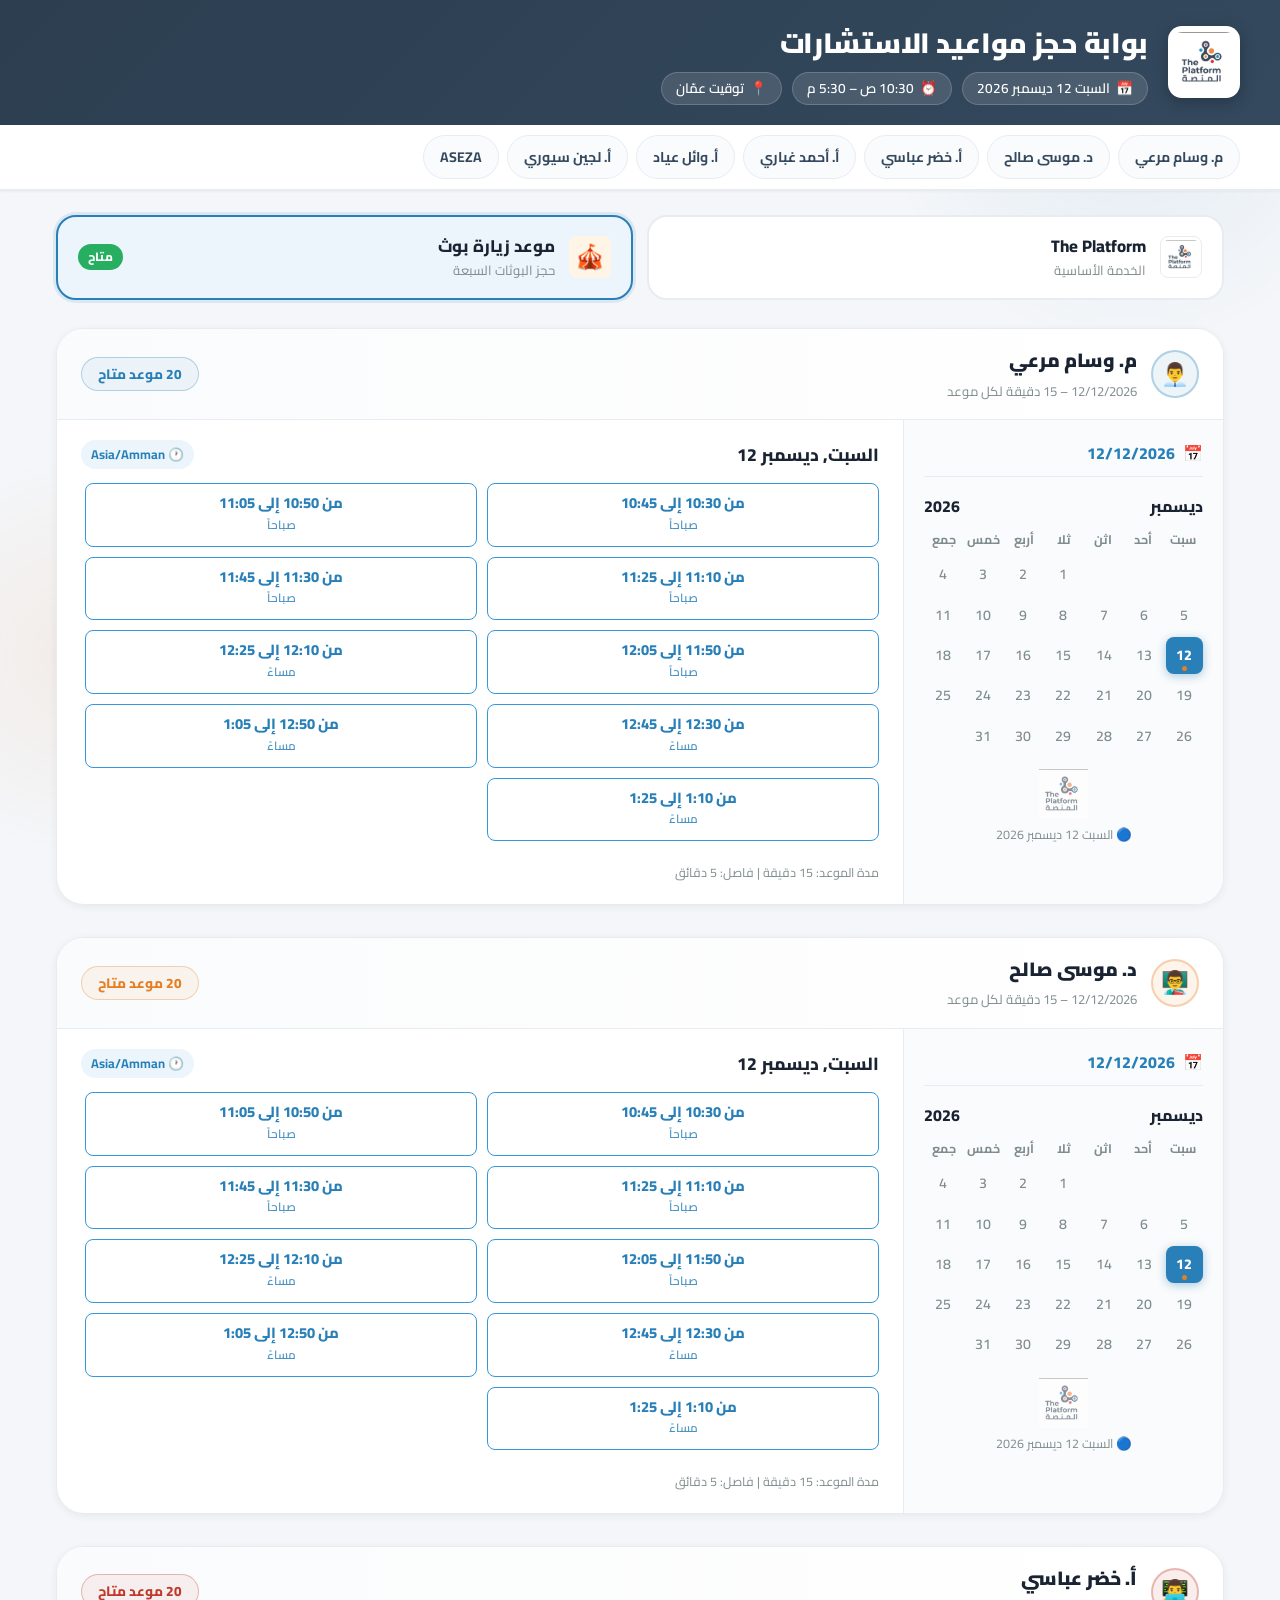
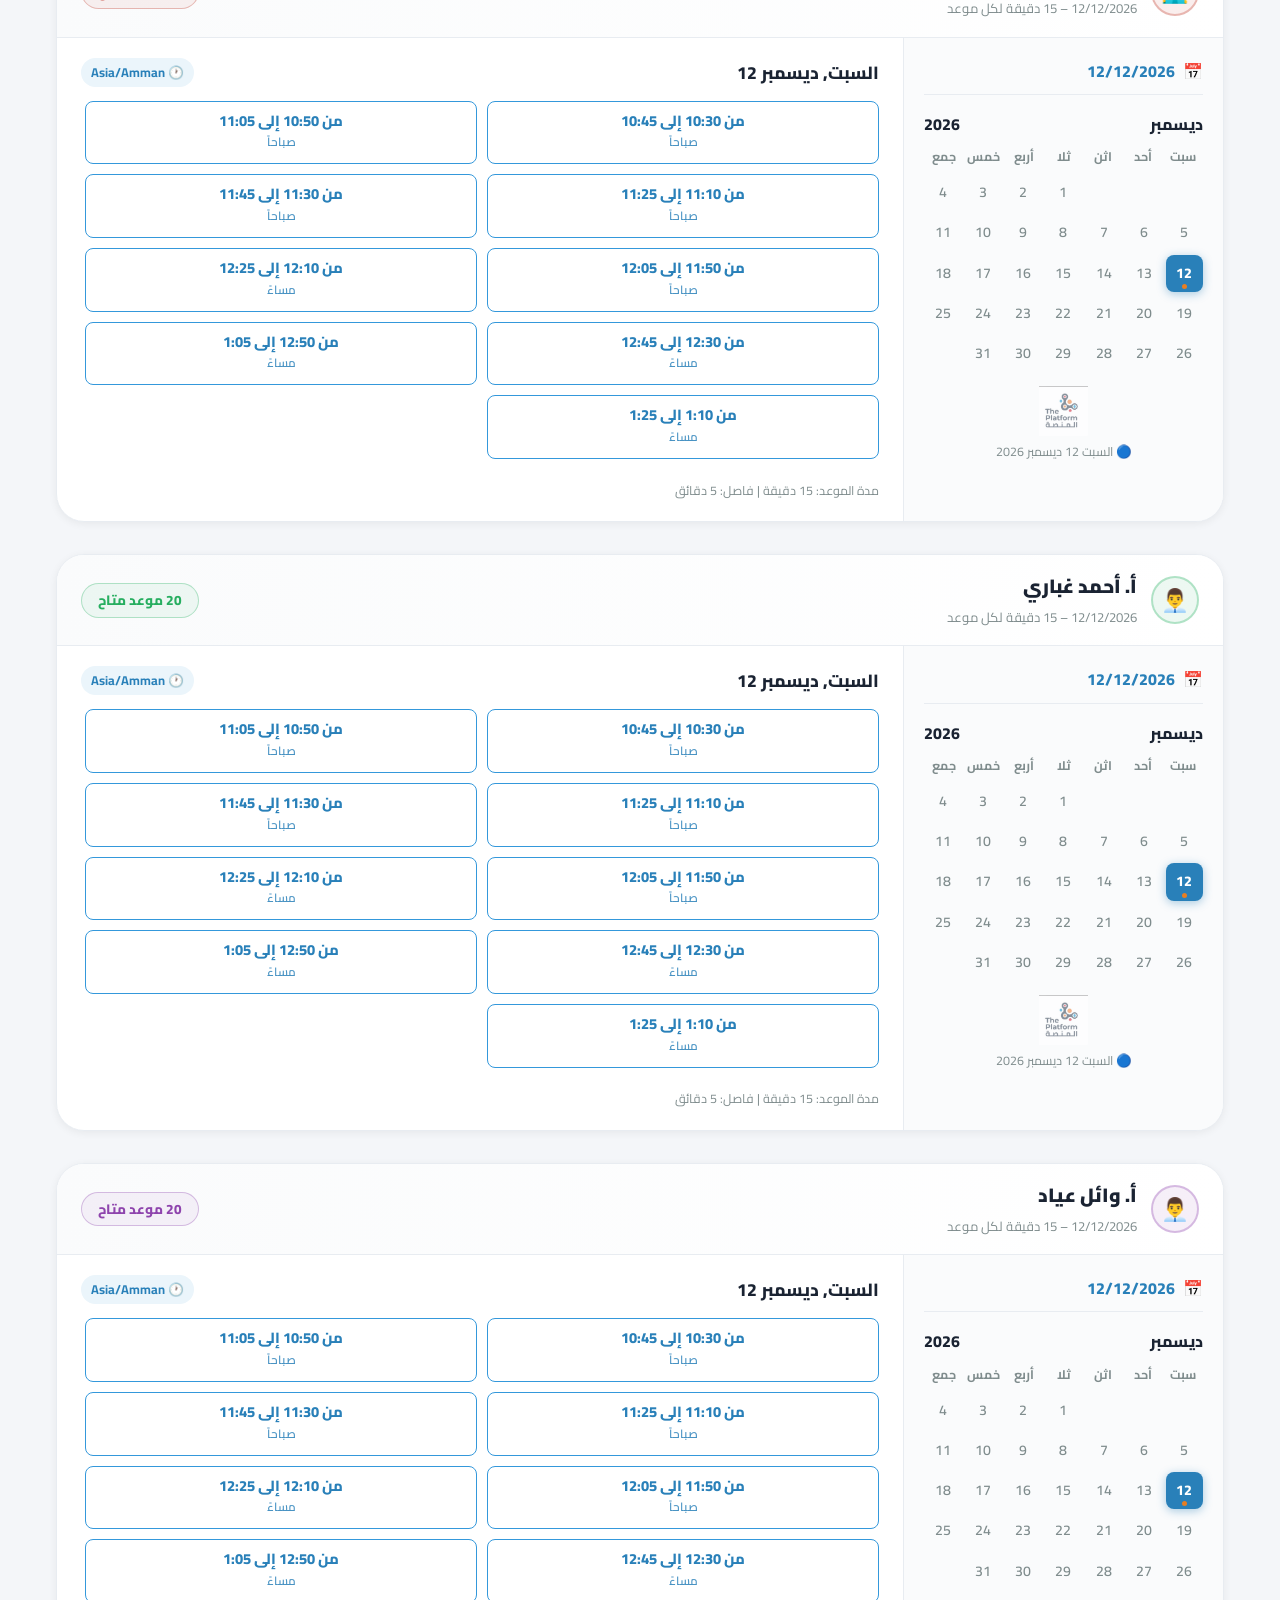
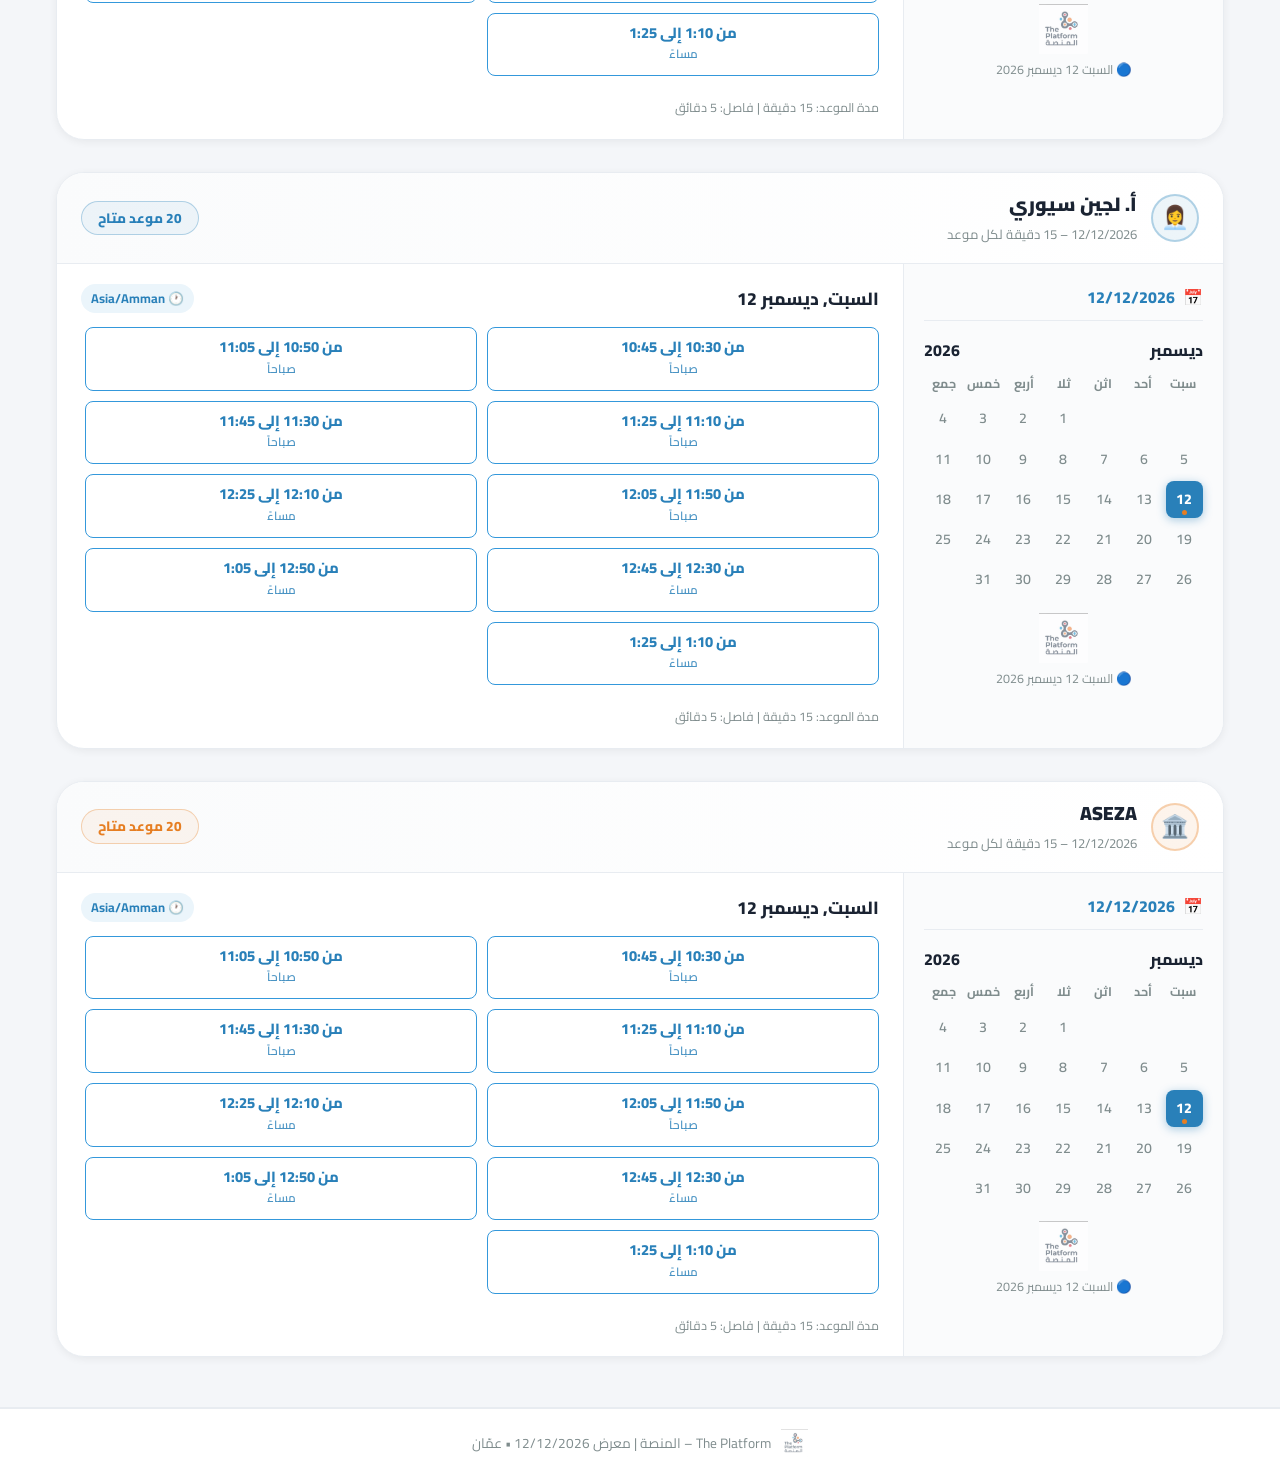
==== index.html @ f8e5735a "Add files via upload" ====
<!DOCTYPE html>
<html lang="ar" dir="rtl">
<head>
  <meta charset="UTF-8">
  <meta name="viewport" content="width=device-width, initial-scale=1.0, maximum-scale=5.0, user-scalable=yes, viewport-fit=cover">
  <title>المنصة | بوابة حجز مواعيد الاستشارات 2026</title>
  <link rel="preconnect" href="https://fonts.googleapis.com">
  <link rel="preconnect" href="https://fonts.gstatic.com" crossorigin>
  <link href="https://fonts.googleapis.com/css2?family=Cairo:wght@400;500;600;700;800;900&family=Tajawal:wght@400;500;700;800;900&display=swap" rel="stylesheet">
  <link rel="stylesheet" href="style.css">
</head>
<body>
  <!-- Decorative Brand Shapes -->
  <div class="brand-shape shape-1"></div>
  <div class="brand-shape shape-2"></div>
  <div class="brand-shape shape-3"></div>

  <!-- Header with Logo -->
  <header class="tp-header">
    <div class="header-inner">
      <div class="header-brand">
        <img src="logo.jpg" alt="The Platform - المنصة" class="header-logo">
        <div class="header-text">
          <h1 class="main-title"><span id="gateTrigger">بوابة</span> حجز مواعيد الاستشارات</h1>
          <div class="header-meta">
            <span class="meta-chip"><span class="mc-icon">📅</span> السبت 12 ديسمبر 2026</span>
            <span class="meta-chip"><span class="mc-icon">⏰</span> 10:30 ص – 5:30 م</span>
            <span class="meta-chip"><span class="mc-icon">📍</span> توقيت عمّان</span>
          </div>
        </div>
      </div>
    </div>
  </header>

  <!-- Sticky Booth Quick-Jump Tabs -->
  <div class="sticky-nav">
    <div class="tabs-scroll" id="boothQuickTabs"></div>
  </div>

  <main class="main-content">
    <!-- Public Booking View -->
    <section id="publicView" class="view-panel">

      <!-- Service Selector -->
      <div class="service-bar">
        <div class="service-chip" id="chipThePlatform" onclick="selectService('the-platform')">
          <div class="chip-left">
            <img src="logo.jpg" alt="" class="chip-logo">
            <div>
              <span class="chip-name">The Platform</span>
              <span class="chip-desc">الخدمة الأساسية</span>
            </div>
          </div>
        </div>
        <div class="service-chip active" id="chipBooth" onclick="selectService('booth')">
          <div class="chip-left">
            <div class="chip-icon-wrap">🎪</div>
            <div>
              <span class="chip-name">موعد زيارة بوث</span>
              <span class="chip-desc">حجز البوثات السبعة</span>
            </div>
          </div>
          <span class="chip-active-dot">متاح</span>
        </div>
      </div>

      <!-- The Platform info -->
      <div id="thePlatformView" class="platform-info-card hidden">
        <img src="logo.jpg" alt="" class="platform-info-logo">
        <h3>خدمة The Platform – المنصة</h3>
        <p>هذه الخدمة محفوظة بكامل إعداداتها ولم يتم حذفها أو تعديلها. مخصصة لفعاليات المعرض العامة.</p>
        <button class="tp-btn tp-btn-primary" onclick="selectService('booth')">الانتقال لحجز البوثات ➜</button>
      </div>

      <!-- Desktop Booths Calendars View -->
      <div id="desktopBoothsSection" class="desktop-only-view booths-list"></div>

      <!-- Dedicated Mobile Experience View (Different Native App Layout) -->
      <div id="mobileBoothsSection" class="mobile-only-view"></div>

    </section>

    <!-- Admin View -->
    <section id="adminView" class="view-panel hidden">
      <div class="admin-panel">
        <div class="admin-top">
          <div class="admin-top-info">
            <img src="logo.jpg" alt="" class="admin-logo">
            <div>
              <h2>لوحة الإدارة والتحكم</h2>
              <p>بيانات الزوار كاملة وأرقام الهواتف والحجوزات المسجلة</p>
            </div>
          </div>
          <div class="admin-actions">
            <button class="tp-btn tp-btn-sql" onclick="exportDataToSQL()">💾 حفظ كـ SQL (.sql)</button>
            <button class="tp-btn tp-btn-outline" onclick="exportDataToCSV()">📥 تصدير Excel (CSV)</button>
            <button class="tp-btn tp-btn-danger" onclick="confirmResetAll()">⚠️ تفريغ الكل</button>
            <button class="tp-btn tp-btn-primary" onclick="closeAdminView()">خروج</button>
          </div>
        </div>

        <div class="admin-filters">
          <div class="filter-g">
            <label>البوث:</label>
            <select id="adminBoothFilter" onchange="renderAdminTable()">
              <option value="all">جميع البوثات</option>
            </select>
          </div>
          <div class="filter-g">
            <label>بحث:</label>
            <input type="text" id="adminSearchInput" oninput="renderAdminTable()" placeholder="اسم أو رقم...">
          </div>
          <div class="admin-count" id="adminBookingsCount">0 حجز</div>
        </div>

        <div class="table-wrap">
          <table class="tp-table">
            <thead>
              <tr>
                <th>#</th>
                <th>البوث</th>
                <th>الموعد (من وقت إلى وقت)</th>
                <th>اسم الزائر</th>
                <th>الهاتف</th>
                <th>توقيت التسجيل الفعلي</th>
                <th>إجراء</th>
              </tr>
            </thead>
            <tbody id="adminTableBody"></tbody>
          </table>
        </div>
      </div>
    </section>
  </main>

  <!-- Booking Modal -->
  <div id="bookingModal" class="modal-overlay hidden">
    <div class="modal-box">
      <div class="modal-head">
        <div>
          <span class="modal-badge">تأكيد الموعد</span>
          <h3 id="modalBoothTitle">حجز موعد جديد</h3>
        </div>
        <button class="modal-x" onclick="closeBookingModal()">&times;</button>
      </div>
      <div class="modal-body">
        <div class="booking-summary">
          <div class="bs-row"><span>البوث:</span><strong class="text-brand" id="summaryBoothName">-</strong></div>
          <div class="bs-row"><span>التوقيت:</span><strong class="text-orange" id="summarySlotTime">-</strong></div>
          <div class="bs-row"><span>التاريخ والمدة:</span><strong>السبت 12/12/2026 (15 دقيقة)</strong></div>
        </div>

        <form id="bookingForm" onsubmit="submitBooking(event)">
          <div class="field">
            <label for="inputVisitorName">الاسم الكامل <span class="req">*</span></label>
            <div class="input-box">
              <span class="in-icon">👤</span>
              <input type="text" id="inputVisitorName" required placeholder="أدخل اسمك الكامل" autocomplete="name">
            </div>
          </div>
          <div class="field">
            <label for="inputVisitorPhone">رقم الهاتف <span class="req">*</span></label>
            <div class="input-box">
              <span class="in-icon">📱</span>
              <input type="tel" id="inputVisitorPhone" required placeholder="مثال: 0791234567" autocomplete="tel">
            </div>
            <span class="field-hint">لا يُسمح بحجز موعد آخر في نفس التوقيت عند بوث مختلف</span>
          </div>
          <div class="privacy-pill">🔒 بياناتك محفوظة ولا تظهر للزوار الآخرين — تظهر للإدارة فقط.</div>
          <div class="modal-btns">
            <button type="submit" class="tp-btn tp-btn-primary full-w">تأكيد الحجز ➜</button>
            <button type="button" class="tp-btn tp-btn-ghost" onclick="closeBookingModal()">إلغاء</button>
          </div>
        </form>
      </div>
    </div>
  </div>

  <!-- Success Modal -->
  <div id="successModal" class="modal-overlay hidden">
    <div class="modal-box success-box">
      <div class="success-check">✓</div>
      <h3>تم الحجز بنجاح!</h3>
      <p class="success-sub" id="successDesc"></p>
      <div class="ticket" id="successTicket"></div>
      <button class="tp-btn tp-btn-primary full-w" onclick="closeSuccessModal()">تم، شكراً لك</button>
    </div>
  </div>

  <!-- Admin Login Modal -->
  <div id="adminLoginModal" class="modal-overlay hidden">
    <div class="modal-box admin-auth-box">
      <div class="modal-head">
        <h3>دخول الإدارة</h3>
        <button class="modal-x" onclick="closeAdminLoginModal()">&times;</button>
      </div>
      <div class="modal-body">
        <form onsubmit="handleAdminAuth(event)">
          <div class="field">
            <label>كلمة المرور:</label>
            <input type="password" id="adminPasswordInput" required placeholder="أدخل كلمة المرور" autofocus>
          </div>
          <div class="modal-btns">
            <button type="submit" class="tp-btn tp-btn-primary">دخول</button>
            <button type="button" class="tp-btn tp-btn-ghost" onclick="closeAdminLoginModal()">إلغاء</button>
          </div>
        </form>
      </div>
    </div>
  </div>

  <!-- Footer -->
  <footer class="tp-footer">
    <div class="footer-inner">
      <div class="footer-bottom">
        <img src="logo.jpg" alt="" class="footer-logo">
        <span>The Platform – المنصة | معرض 12/12/2026 • عمّان</span>
      </div>
    </div>
  </footer>

  <script src="script.js"></script>
</body>
</html>
---- style.css ----
/*
 * The Platform – المنصة | Brand Identity CSS
 * Brand Colors extracted from Logo:
 *   Charcoal: #2c3e50 / #34495e
 *   Blue:     #2980b9 / #3498db
 *   Orange:   #e67e22 / #f39c12
 *   Red:      #c0392b / #e74c3c
 *   White BG: #ffffff
 */

:root {
  /* Brand Palette */
  --brand-charcoal: #2c3e50;
  --brand-charcoal-light: #34495e;
  --brand-blue: #2980b9;
  --brand-blue-light: #3498db;
  --brand-blue-pale: #ebf5fb;
  --brand-orange: #e67e22;
  --brand-orange-light: #f39c12;
  --brand-orange-pale: #fef5e7;
  --brand-red: #c0392b;
  --brand-red-light: #e74c3c;

  /* UI System */
  --bg-page: #f4f6f9;
  --bg-card: #ffffff;
  --bg-elevated: #fafbfc;
  --text-dark: #1a2332;
  --text-body: #34495e;
  --text-muted: #7f8c8d;
  --text-light: #bdc3c7;
  --border: #e8ecf1;
  --border-hover: #d1d9e0;
  --success: #27ae60;
  --success-bg: #eafaf1;

  --radius-sm: 8px;
  --radius-md: 14px;
  --radius-lg: 20px;
  --radius-xl: 28px;
  --radius-full: 100px;

  --shadow-xs: 0 1px 2px rgba(0,0,0,0.04);
  --shadow-sm: 0 2px 8px rgba(0,0,0,0.06);
  --shadow-md: 0 4px 20px rgba(0,0,0,0.08);
  --shadow-lg: 0 8px 32px rgba(0,0,0,0.12);

  --font: 'Cairo', 'Tajawal', system-ui, -apple-system, sans-serif;
}

* { box-sizing: border-box; margin: 0; padding: 0; }

body {
  font-family: var(--font);
  background: var(--bg-page);
  color: var(--text-body);
  direction: rtl;
  text-align: right;
  line-height: 1.65;
  min-height: 100vh;
  overflow-x: hidden;
  position: relative;
}

/* Decorative Brand Blobs */
.brand-shape {
  position: fixed;
  border-radius: 50%;
  pointer-events: none;
  z-index: 0;
  opacity: 0.08;
}
.shape-1 {
  width: 500px; height: 500px;
  background: radial-gradient(circle, var(--brand-blue) 0%, transparent 70%);
  top: -150px; right: -100px;
}
.shape-2 {
  width: 400px; height: 400px;
  background: radial-gradient(circle, var(--brand-orange) 0%, transparent 70%);
  bottom: 5%; left: -120px;
}
.shape-3 {
  width: 300px; height: 300px;
  background: radial-gradient(circle, var(--brand-red) 0%, transparent 70%);
  top: 50%; right: 60%;
}

/* ========================================
   HEADER with Logo
   ======================================== */
.tp-header {
  position: relative;
  z-index: 10;
  background: linear-gradient(135deg, var(--brand-charcoal) 0%, var(--brand-charcoal-light) 100%);
  color: #fff;
  padding: 20px;
  box-shadow: var(--shadow-md);
}

.header-inner {
  max-width: 1200px;
  margin: 0 auto;
}

.header-brand {
  display: flex;
  align-items: center;
  gap: 20px;
  flex-wrap: wrap;
}

.header-logo {
  width: 72px;
  height: 72px;
  border-radius: var(--radius-md);
  object-fit: contain;
  background: #fff;
  padding: 6px;
  box-shadow: 0 4px 16px rgba(0,0,0,0.25);
}

.header-text {
  flex: 1;
}

.main-title {
  font-size: 1.75rem;
  font-weight: 900;
  letter-spacing: -0.3px;
  color: #fff;
  margin-bottom: 6px;
}

#gateTrigger {
  color: inherit;
  cursor: text;
  user-select: text;
  -webkit-user-select: text;
}

.header-meta {
  display: flex;
  gap: 10px;
  flex-wrap: wrap;
}

.meta-chip {
  background: rgba(255,255,255,0.12);
  border: 1px solid rgba(255,255,255,0.18);
  padding: 4px 14px;
  border-radius: var(--radius-full);
  font-size: 0.85rem;
  font-weight: 600;
  display: inline-flex;
  align-items: center;
  gap: 6px;
}

/* ========================================
   STICKY BOOTH TABS
   ======================================== */
.sticky-nav {
  position: sticky;
  top: 0;
  z-index: 50;
  background: #fff;
  border-bottom: 2px solid var(--border);
  padding: 10px 16px;
  box-shadow: var(--shadow-xs);
}

.tabs-scroll {
  display: flex;
  gap: 8px;
  overflow-x: auto;
  scrollbar-width: none;
  -webkit-overflow-scrolling: touch;
  max-width: 1200px;
  margin: 0 auto;
}
.tabs-scroll::-webkit-scrollbar { display: none; }

.tab-pill {
  white-space: nowrap;
  background: var(--bg-elevated);
  border: 1.5px solid var(--border);
  color: var(--text-body);
  padding: 8px 16px;
  border-radius: var(--radius-full);
  font-family: inherit;
  font-size: 0.88rem;
  font-weight: 700;
  cursor: pointer;
  transition: all 0.2s;
  user-select: none;
}

.tab-pill:hover, .tab-pill.active {
  background: var(--brand-blue-pale);
  border-color: var(--brand-blue);
  color: var(--brand-blue);
}

/* ========================================
   MAIN CONTENT
   ======================================== */
.main-content {
  position: relative;
  z-index: 10;
  max-width: 1200px;
  margin: 24px auto 40px;
  padding: 0 16px;
}

/* Service Selector Bar */
.service-bar {
  display: grid;
  grid-template-columns: 1fr 1fr;
  gap: 14px;
  margin-bottom: 28px;
}

.service-chip {
  background: #fff;
  border: 2px solid var(--border);
  border-radius: var(--radius-lg);
  padding: 16px 20px;
  cursor: pointer;
  transition: all 0.2s;
  display: flex;
  align-items: center;
  justify-content: space-between;
}

.service-chip:hover {
  border-color: var(--brand-blue-light);
  box-shadow: var(--shadow-sm);
  transform: translateY(-2px);
}

.service-chip.active {
  border-color: var(--brand-blue);
  background: var(--brand-blue-pale);
  box-shadow: 0 0 0 3px rgba(41, 128, 185, 0.12);
}

.chip-left {
  display: flex;
  align-items: center;
  gap: 14px;
}

.chip-logo {
  width: 42px;
  height: 42px;
  border-radius: var(--radius-sm);
  object-fit: contain;
  background: #fff;
  padding: 3px;
  border: 1px solid var(--border);
}

.chip-icon-wrap {
  width: 42px;
  height: 42px;
  border-radius: var(--radius-sm);
  background: var(--brand-orange-pale);
  display: flex;
  align-items: center;
  justify-content: center;
  font-size: 1.5rem;
}

.chip-name {
  display: block;
  font-weight: 800;
  font-size: 1.05rem;
  color: var(--text-dark);
}

.chip-desc {
  display: block;
  font-size: 0.82rem;
  color: var(--text-muted);
}

.chip-active-dot {
  background: var(--success);
  color: #fff;
  font-size: 0.75rem;
  font-weight: 800;
  padding: 3px 10px;
  border-radius: var(--radius-full);
}

/* Platform Info Card */
.platform-info-card {
  background: #fff;
  border: 2px solid var(--border);
  border-radius: var(--radius-lg);
  padding: 36px 24px;
  text-align: center;
  margin-bottom: 28px;
}
.platform-info-logo {
  width: 100px;
  height: 100px;
  object-fit: contain;
  margin-bottom: 16px;
}
.platform-info-card h3 {
  font-size: 1.4rem;
  color: var(--text-dark);
  margin-bottom: 8px;
}
.platform-info-card p {
  color: var(--text-muted);
  max-width: 500px;
  margin: 0 auto 20px;
}

/* ========================================
   BOOTHS LIST + INLINE CALENDARS
   ======================================== */
.booths-list {
  display: flex;
  flex-direction: column;
  gap: 32px;
}

.booth-card {
  background: #fff;
  border: 1.5px solid var(--border);
  border-radius: var(--radius-xl);
  overflow: hidden;
  box-shadow: var(--shadow-sm);
  transition: all 0.25s;
}

.booth-card:hover {
  border-color: var(--brand-blue-light);
  box-shadow: var(--shadow-md);
}

/* Booth Header Banner */
.booth-banner {
  padding: 16px 24px;
  background: linear-gradient(90deg, var(--bg-elevated) 0%, #fff 100%);
  border-bottom: 1.5px solid var(--border);
  display: flex;
  align-items: center;
  justify-content: space-between;
  flex-wrap: wrap;
  gap: 12px;
}

.booth-id-row {
  display: flex;
  align-items: center;
  gap: 14px;
}

.booth-avatar {
  width: 48px;
  height: 48px;
  border-radius: 50%;
  display: flex;
  align-items: center;
  justify-content: center;
  font-size: 1.4rem;
  border: 2px solid;
}

.booth-name-col h2 {
  font-size: 1.2rem;
  font-weight: 900;
  color: var(--text-dark);
}

.booth-sub {
  font-size: 0.82rem;
  color: var(--text-muted);
}

.booth-avail-pill {
  font-size: 0.85rem;
  font-weight: 800;
  padding: 5px 16px;
  border-radius: var(--radius-full);
  border: 1.5px solid;
}

/* Widget Layout: Calendar + Slots */
.booth-widget {
  display: grid;
  grid-template-columns: 320px 1fr;
  min-height: 420px;
}

/* Calendar Side */
.cal-side {
  border-left: 1.5px solid var(--border);
  padding: 20px;
  background: var(--bg-elevated);
}

.cal-top {
  display: flex;
  align-items: center;
  justify-content: space-between;
  margin-bottom: 16px;
  padding-bottom: 10px;
  border-bottom: 1px solid var(--border);
}

.cal-date-badge {
  font-weight: 800;
  font-size: 1rem;
  color: var(--brand-blue);
  display: flex;
  align-items: center;
  gap: 8px;
}

.cal-month-row {
  display: flex;
  justify-content: space-between;
  margin-bottom: 10px;
  font-weight: 800;
  color: var(--text-dark);
}

.cal-weekdays {
  display: grid;
  grid-template-columns: repeat(7, 1fr);
  text-align: center;
  font-size: 0.78rem;
  font-weight: 700;
  color: var(--text-muted);
  margin-bottom: 6px;
}

.cal-grid {
  display: grid;
  grid-template-columns: repeat(7, 1fr);
  gap: 3px;
  text-align: center;
}

.cal-cell {
  aspect-ratio: 1;
  display: flex;
  align-items: center;
  justify-content: center;
  font-size: 0.88rem;
  font-weight: 600;
  border-radius: var(--radius-sm);
  color: var(--text-muted);
}

.cal-cell.empty { opacity: 0; }

.cal-cell.today {
  background: var(--brand-blue);
  color: #fff;
  font-weight: 800;
  box-shadow: 0 2px 10px rgba(41, 128, 185, 0.4);
  position: relative;
}

.cal-cell.today::after {
  content: '';
  position: absolute;
  bottom: 3px;
  width: 5px;
  height: 5px;
  background: var(--brand-orange);
  border-radius: 50%;
}

.cal-footnote {
  margin-top: auto;
  padding-top: 14px;
  font-size: 0.78rem;
  color: var(--text-muted);
  text-align: center;
  display: flex;
  flex-direction: column;
  align-items: center;
  gap: 6px;
}

.cal-footnote img {
  width: 50px;
  height: 50px;
  object-fit: contain;
  opacity: 0.6;
}

/* Slots Side */
.slots-side {
  padding: 20px 24px;
  display: flex;
  flex-direction: column;
}

.slots-top-row {
  display: flex;
  align-items: center;
  justify-content: space-between;
  margin-bottom: 14px;
}

.slots-day-title {
  font-size: 1.1rem;
  font-weight: 800;
  color: var(--text-dark);
}

.tz-pill {
  font-size: 0.8rem;
  color: var(--brand-blue);
  background: var(--brand-blue-pale);
  padding: 4px 10px;
  border-radius: var(--radius-full);
  font-weight: 700;
}

.slots-scroll {
  flex: 1;
  max-height: 370px;
  overflow-y: auto;
  padding-left: 4px;
  scrollbar-width: thin;
  scrollbar-color: var(--brand-blue-light) transparent;
}
.slots-scroll::-webkit-scrollbar { width: 4px; }
.slots-scroll::-webkit-scrollbar-thumb { background: var(--brand-blue-light); border-radius: 4px; }

.slots-grid {
  display: grid;
  grid-template-columns: 1fr 1fr;
  gap: 10px;
}

/* Slot Button — Brand Style */
.slot-btn {
  background: #fff;
  border: 1.5px solid var(--brand-blue-light);
  color: var(--brand-blue);
  border-radius: var(--radius-sm);
  padding: 10px 8px;
  font-family: inherit;
  font-size: 0.92rem;
  font-weight: 700;
  cursor: pointer;
  display: flex;
  flex-direction: column;
  align-items: center;
  justify-content: center;
  gap: 2px;
  transition: all 0.18s;
  min-height: 52px;
  user-select: none;
  text-align: center;
}

.slot-btn:hover {
  background: var(--brand-blue-pale);
  border-color: var(--brand-blue);
  transform: translateY(-2px);
  box-shadow: 0 4px 14px rgba(41, 128, 185, 0.18);
  color: var(--brand-charcoal);
}

.slot-from-to {
  font-size: 0.92rem;
  font-weight: 800;
  line-height: 1.2;
}

.slot-tag-sub {
  font-size: 0.74rem;
  font-weight: 600;
  color: var(--brand-blue);
  opacity: 0.85;
}

.slot-btn.booked {
  background: #f8f9fa;
  border-color: #e8ecf1;
  color: var(--text-light);
  cursor: not-allowed;
  text-decoration: line-through;
}
.slot-btn.booked .slot-tag-sub {
  color: var(--text-light);
}
.slot-btn.booked:hover {
  transform: none;
  box-shadow: none;
}

/* Break Banner */
.break-banner {
  grid-column: 1 / -1;
  background: var(--brand-orange-pale);
  border: 1.5px dashed var(--brand-orange);
  border-radius: var(--radius-sm);
  color: var(--brand-orange);
  padding: 12px 16px;
  font-size: 0.92rem;
  font-weight: 800;
  display: flex;
  align-items: center;
  justify-content: center;
  gap: 8px;
  margin: 4px 0;
  cursor: default;
}

.slots-tz-footer {
  margin-top: 10px;
  font-size: 0.78rem;
  color: var(--text-muted);
}

/* ========================================
   MODALS
   ======================================== */
.modal-overlay {
  position: fixed;
  inset: 0;
  background: rgba(44, 62, 80, 0.55);
  backdrop-filter: blur(8px);
  z-index: 1000;
  display: flex;
  align-items: center;
  justify-content: center;
  padding: 16px;
  animation: fadeIn 0.2s;
}

@keyframes fadeIn { from { opacity: 0; } to { opacity: 1; } }

.modal-box {
  background: #fff;
  border-radius: var(--radius-xl);
  width: 100%;
  max-width: 480px;
  box-shadow: var(--shadow-lg);
  overflow: hidden;
  animation: slideUp 0.25s cubic-bezier(0.16, 1, 0.3, 1);
}

@keyframes slideUp {
  from { transform: translateY(16px) scale(0.97); opacity: 0; }
  to { transform: translateY(0) scale(1); opacity: 1; }
}

.modal-head {
  padding: 18px 24px;
  background: var(--bg-elevated);
  border-bottom: 1px solid var(--border);
  display: flex;
  align-items: center;
  justify-content: space-between;
}

.modal-badge {
  font-size: 0.75rem;
  font-weight: 800;
  color: var(--brand-blue);
  display: block;
}

.modal-head h3 {
  font-size: 1.2rem;
  font-weight: 800;
  color: var(--text-dark);
}

.modal-x {
  background: none;
  border: none;
  font-size: 1.8rem;
  cursor: pointer;
  color: var(--text-muted);
  line-height: 1;
}

.modal-body { padding: 24px; }

.booking-summary {
  background: var(--brand-blue-pale);
  border: 1px solid rgba(41, 128, 185, 0.2);
  border-radius: var(--radius-md);
  padding: 14px 18px;
  margin-bottom: 20px;
}

.bs-row {
  display: flex;
  justify-content: space-between;
  font-size: 0.95rem;
  margin-bottom: 5px;
}
.bs-row:last-child { margin-bottom: 0; }
.bs-row span { color: var(--text-muted); }
.text-brand { color: var(--brand-blue) !important; }
.text-orange { color: var(--brand-orange) !important; }

/* Form Fields */
.field { margin-bottom: 18px; }

.field label {
  display: block;
  font-weight: 800;
  font-size: 0.92rem;
  margin-bottom: 6px;
  color: var(--text-dark);
}

.field .req { color: var(--brand-red); }

.input-box {
  position: relative;
}

.in-icon {
  position: absolute;
  right: 14px;
  top: 50%;
  transform: translateY(-50%);
  font-size: 1rem;
  pointer-events: none;
}

.input-box input,
.field > input {
  width: 100%;
  background: #fff;
  border: 1.5px solid var(--border);
  border-radius: var(--radius-md);
  padding: 12px 44px 12px 14px;
  font-family: inherit;
  font-size: 0.95rem;
  color: var(--text-dark);
  outline: none;
  transition: all 0.2s;
}

.field > input {
  padding: 12px 14px;
}

.input-box input:focus,
.field > input:focus {
  border-color: var(--brand-blue);
  box-shadow: 0 0 0 3px rgba(41, 128, 185, 0.12);
}

.field-hint {
  display: block;
  font-size: 0.78rem;
  color: var(--brand-orange);
  margin-top: 5px;
  font-weight: 600;
}

.privacy-pill {
  background: var(--bg-elevated);
  border: 1px dashed var(--border);
  padding: 10px 14px;
  border-radius: var(--radius-sm);
  font-size: 0.8rem;
  color: var(--text-muted);
  margin-bottom: 20px;
}

.modal-btns {
  display: flex;
  gap: 10px;
}

/* ========================================
   BUTTONS — Brand Styled
   ======================================== */
.tp-btn {
  font-family: inherit;
  font-size: 0.95rem;
  font-weight: 800;
  padding: 11px 22px;
  border-radius: var(--radius-md);
  border: none;
  cursor: pointer;
  transition: all 0.2s;
  display: inline-flex;
  align-items: center;
  justify-content: center;
  gap: 8px;
  user-select: none;
}

.tp-btn-primary {
  background: linear-gradient(135deg, var(--brand-blue) 0%, var(--brand-blue-light) 100%);
  color: #fff;
  box-shadow: 0 4px 14px rgba(41, 128, 185, 0.3);
}
.tp-btn-primary:hover {
  box-shadow: 0 6px 20px rgba(41, 128, 185, 0.45);
  transform: translateY(-1px);
}

.tp-btn-sql {
  background: linear-gradient(135deg, #0d9488 0%, #14b8a6 100%);
  color: #fff;
  box-shadow: 0 4px 14px rgba(13, 148, 136, 0.3);
}
.tp-btn-sql:hover {
  box-shadow: 0 6px 20px rgba(13, 148, 136, 0.45);
  transform: translateY(-1px);
}

.tp-btn-outline {
  background: #fff;
  color: var(--brand-charcoal);
  border: 1.5px solid var(--border);
}
.tp-btn-outline:hover {
  background: var(--bg-elevated);
  border-color: var(--border-hover);
}

.tp-btn-danger {
  background: var(--brand-red);
  color: #fff;
}
.tp-btn-danger:hover { background: var(--brand-red-light); }

.tp-btn-ghost {
  background: transparent;
  color: var(--text-muted);
}
.tp-btn-ghost:hover { color: var(--text-dark); }

.full-w { width: 100%; }
.btn-sm { padding: 7px 14px; font-size: 0.85rem; }

/* Success Modal */
.success-box {
  text-align: center;
  padding: 32px 24px;
}
.success-check {
  width: 64px; height: 64px;
  border-radius: 50%;
  background: var(--success);
  color: #fff;
  font-size: 2rem;
  font-weight: 900;
  display: flex;
  align-items: center;
  justify-content: center;
  margin: 0 auto 14px;
  box-shadow: 0 6px 20px rgba(39, 174, 96, 0.35);
}
.success-box h3 {
  font-size: 1.5rem;
  color: var(--text-dark);
  margin-bottom: 6px;
}
.success-sub { color: var(--text-muted); margin-bottom: 18px; }

.ticket {
  background: var(--bg-elevated);
  border: 1.5px solid var(--border);
  border-radius: var(--radius-md);
  padding: 16px;
  text-align: right;
  margin-bottom: 20px;
}

/* ========================================
   ADMIN PANEL
   ======================================== */
.admin-panel {
  background: #fff;
  border: 1.5px solid var(--border);
  border-radius: var(--radius-xl);
  padding: 24px;
  box-shadow: var(--shadow-sm);
}

.admin-top {
  display: flex;
  justify-content: space-between;
  align-items: center;
  flex-wrap: wrap;
  gap: 16px;
  margin-bottom: 20px;
  padding-bottom: 18px;
  border-bottom: 1.5px solid var(--border);
}

.admin-top-info {
  display: flex;
  align-items: center;
  gap: 14px;
}

.admin-logo {
  width: 48px;
  height: 48px;
  border-radius: var(--radius-sm);
  object-fit: contain;
  background: #fff;
  padding: 3px;
  border: 1px solid var(--border);
}

.admin-top-info h2 {
  font-size: 1.2rem;
  color: var(--text-dark);
}
.admin-top-info p {
  font-size: 0.85rem;
  color: var(--text-muted);
}

.admin-actions {
  display: flex;
  gap: 8px;
  flex-wrap: wrap;
}

.admin-filters {
  display: flex;
  align-items: center;
  gap: 14px;
  flex-wrap: wrap;
  margin-bottom: 18px;
}

.filter-g {
  display: flex;
  align-items: center;
  gap: 6px;
  font-weight: 700;
  font-size: 0.88rem;
}

.filter-g select,
.filter-g input {
  padding: 8px 12px;
  border-radius: var(--radius-sm);
  border: 1.5px solid var(--border);
  font-family: inherit;
  font-size: 0.88rem;
  outline: none;
}
.filter-g select:focus,
.filter-g input:focus {
  border-color: var(--brand-blue);
}

.admin-count {
  margin-right: auto;
  background: var(--brand-blue-pale);
  color: var(--brand-blue);
  font-weight: 800;
  padding: 5px 14px;
  border-radius: var(--radius-full);
  font-size: 0.88rem;
}

.table-wrap { overflow-x: auto; }

.tp-table {
  width: 100%;
  border-collapse: collapse;
  font-size: 0.9rem;
}
.tp-table th, .tp-table td {
  padding: 12px 14px;
  border-bottom: 1px solid var(--border);
  text-align: right;
}
.tp-table th {
  background: var(--bg-elevated);
  font-weight: 800;
  color: var(--text-body);
}
.tp-table tr:hover td {
  background: #fafbfc;
}

.time-range-cell {
  display: flex;
  flex-direction: column;
  gap: 3px;
}

.range-badge {
  background: var(--brand-blue-pale);
  color: var(--brand-blue);
  font-weight: 800;
  padding: 4px 10px;
  border-radius: var(--radius-sm);
  font-size: 0.88rem;
  display: inline-block;
  white-space: nowrap;
}

.period-sub {
  font-size: 0.74rem;
  color: var(--text-muted);
  font-weight: 600;
}

.reg-time-cell {
  display: flex;
  align-items: center;
}

.reg-time-badge {
  font-size: 0.82rem;
  color: #334155;
  background: #f1f5f9;
  border: 1px solid #cbd5e1;
  padding: 4px 10px;
  border-radius: 6px;
  white-space: nowrap;
  font-family: inherit;
  font-weight: 700;
}

.phone-cell {
  font-family: inherit;
  font-weight: 700;
  color: var(--text-dark);
}

/* ========================================
   FOOTER
   ======================================== */
.tp-footer {
  position: relative;
  z-index: 10;
  margin-top: 50px;
  background: #fff;
  border-top: 2px solid var(--border);
  padding: 20px;
}

.footer-inner {
  max-width: 900px;
  margin: 0 auto;
}

.footer-bottom {
  display: flex;
  align-items: center;
  justify-content: center;
  gap: 10px;
  font-size: 0.85rem;
  color: var(--text-muted);
}

.footer-logo {
  width: 28px;
  height: 28px;
  object-fit: contain;
  opacity: 0.6;
}

/* ========================================
   UTILITIES
   ======================================== */
.hidden { display: none !important; }

/* ========================================
   RESPONSIVE — MOBILE FIRST
   ======================================== */
/* ========================================
   VIEW SWITCHING: DESKTOP vs MOBILE APPS
   ======================================== */
.desktop-only-view {
  display: flex;
}
.mobile-only-view {
  display: none;
}

@media screen and (max-width: 768px) {
  .desktop-only-view {
    display: none !important;
  }
  .mobile-only-view {
    display: block !important;
  }
  .sticky-nav {
    display: none !important; /* Mobile has its own consultant carousel track */
  }
}

/* ========================================
   DEDICATED NATIVE MOBILE APP DESIGN
   ======================================== */
.mobile-app-header {
  margin-bottom: 12px;
}

.m-app-label {
  display: inline-flex;
  align-items: center;
  gap: 8px;
  background: #ffffff;
  border: 1px solid var(--border);
  padding: 6px 14px;
  border-radius: var(--radius-full);
  font-size: 0.85rem;
  font-weight: 800;
  color: var(--text-dark);
  box-shadow: 0 1px 3px rgba(0,0,0,0.04);
}

.m-pulse-dot {
  width: 8px;
  height: 8px;
  border-radius: 50%;
  background: var(--brand-blue);
  box-shadow: 0 0 8px var(--brand-blue);
  animation: mPulse 2s infinite;
}

@keyframes mPulse {
  0%, 100% { opacity: 1; transform: scale(1); }
  50% { opacity: 0.4; transform: scale(0.85); }
}

/* Horizontal Stories Track */
.mobile-consultant-track {
  display: flex;
  gap: 10px;
  overflow-x: auto;
  padding: 4px 2px 14px;
  scroll-snap-type: x mandatory;
  -webkit-overflow-scrolling: touch;
  scrollbar-width: none;
}
.mobile-consultant-track::-webkit-scrollbar {
  display: none;
}

.mobile-consultant-pill {
  flex: 0 0 auto;
  scroll-snap-align: start;
  background: #ffffff;
  border: 1.5px solid var(--border);
  border-radius: 18px;
  padding: 10px 12px;
  display: flex;
  flex-direction: column;
  align-items: center;
  gap: 5px;
  cursor: pointer;
  transition: all 0.2s cubic-bezier(0.16, 1, 0.3, 1);
  box-shadow: 0 2px 6px rgba(0,0,0,0.03);
  min-width: 86px;
  user-select: none;
}

.mobile-consultant-pill:active {
  transform: scale(0.95);
}

.mobile-consultant-pill.active {
  background: var(--brand-blue-pale);
  border-color: var(--brand-blue);
  box-shadow: 0 4px 14px rgba(41, 128, 185, 0.22);
  transform: translateY(-2px);
}

.m-avatar-circle {
  width: 48px;
  height: 48px;
  border-radius: 50%;
  border: 2px solid;
  display: flex;
  align-items: center;
  justify-content: center;
  font-size: 1.45rem;
  position: relative;
  transition: all 0.2s;
}

.mobile-consultant-pill.active .m-avatar-circle {
  box-shadow: 0 0 12px rgba(41, 128, 185, 0.35);
}

.m-check-badge {
  position: absolute;
  bottom: -2px;
  right: -2px;
  width: 17px;
  height: 17px;
  border-radius: 50%;
  background: #27ae60;
  color: #ffffff;
  font-size: 10px;
  font-weight: 900;
  display: flex;
  align-items: center;
  justify-content: center;
  border: 2px solid #ffffff;
}

.m-consultant-name {
  font-size: 0.8rem;
  font-weight: 800;
  color: var(--text-dark);
  text-align: center;
  white-space: nowrap;
}

.m-consultant-count {
  font-size: 0.68rem;
  font-weight: 700;
  color: var(--brand-blue);
  background: rgba(41, 128, 185, 0.08);
  padding: 2px 8px;
  border-radius: 12px;
}

/* Spotlight Card for Mobile */
.mobile-spotlight-card {
  background: #ffffff;
  border-radius: var(--radius-xl);
  border: 1.5px solid var(--border);
  box-shadow: var(--shadow-sm);
  overflow: hidden;
  margin-bottom: 24px;
  animation: mSlideFade 0.25s ease-out;
}

@keyframes mSlideFade {
  from { opacity: 0; transform: translateY(10px); }
  to { opacity: 1; transform: translateY(0); }
}

.m-card-banner {
  padding: 14px 16px;
  background: linear-gradient(135deg, #f8fafc 0%, #edf2f7 100%);
  border-bottom: 1.5px solid var(--border);
  display: flex;
  align-items: center;
  justify-content: space-between;
  gap: 10px;
}

.m-banner-right {
  display: flex;
  align-items: center;
  gap: 12px;
}

.m-banner-avatar {
  width: 48px;
  height: 48px;
  border-radius: 50%;
  border: 2px solid;
  display: flex;
  align-items: center;
  justify-content: center;
  font-size: 1.5rem;
}

.m-banner-titles h2 {
  font-size: 1.15rem;
  font-weight: 900;
  color: var(--text-dark);
  line-height: 1.25;
}

.m-banner-subtitle {
  font-size: 0.75rem;
  color: var(--text-muted);
  font-weight: 600;
}

.m-banner-avail {
  font-size: 0.78rem;
  font-weight: 800;
  padding: 4px 10px;
  border-radius: var(--radius-full);
  border: 1.5px solid;
  white-space: nowrap;
}

.m-date-strip {
  background: var(--brand-blue-pale);
  padding: 8px 14px;
  display: flex;
  align-items: center;
  justify-content: center;
  gap: 6px;
  font-size: 0.82rem;
  font-weight: 700;
  color: var(--brand-blue);
  border-bottom: 1px solid rgba(41, 128, 185, 0.15);
}

.m-ds-dot {
  opacity: 0.6;
}

.m-sessions-container {
  padding: 16px 14px;
}

.m-session-block {
  margin-bottom: 18px;
}

.m-session-title {
  display: flex;
  align-items: center;
  gap: 6px;
  font-size: 0.92rem;
  font-weight: 800;
  color: var(--text-dark);
  margin-bottom: 10px;
}

.m-st-icon {
  font-size: 1.1rem;
}

.m-st-badge {
  margin-right: auto;
  font-size: 0.74rem;
  background: var(--bg-elevated);
  border: 1px solid var(--border);
  color: var(--text-muted);
  padding: 2px 8px;
  border-radius: 12px;
  font-weight: 700;
}

/* Mobile 2-Column Slot Cards */
.m-slots-grid {
  display: grid;
  grid-template-columns: 1fr 1fr;
  gap: 8px;
}

.m-slot-card {
  background: #ffffff;
  border: 1.5px solid var(--brand-blue-light);
  border-radius: 14px;
  padding: 10px 8px;
  display: flex;
  flex-direction: column;
  align-items: center;
  justify-content: center;
  gap: 2px;
  cursor: pointer;
  transition: all 0.15s ease;
  font-family: inherit;
  width: 100%;
  text-align: center;
  min-height: 52px;
  box-shadow: 0 1px 4px rgba(41, 128, 185, 0.08);
}

.m-slot-card:active {
  transform: scale(0.96);
  background: var(--brand-blue-pale);
  border-color: var(--brand-blue);
}

.m-slot-time {
  font-size: 1.05rem;
  font-weight: 900;
  color: var(--brand-blue);
  line-height: 1.15;
}

.m-slot-sub {
  font-size: 0.72rem;
  color: var(--text-muted);
  font-weight: 600;
}

.m-slot-badge {
  font-size: 0.68rem;
  font-weight: 700;
  padding: 1px 7px;
  border-radius: 10px;
  margin-top: 2px;
}

.avail-badge {
  color: #15803d;
  background: #dcfce7;
}

.m-slot-card.booked {
  background: #f8fafc;
  border-color: #e2e8f0;
  cursor: not-allowed;
  opacity: 0.65;
  box-shadow: none;
}

.m-slot-card.booked .m-slot-time {
  color: #94a3b8;
  text-decoration: line-through;
}

.m-slot-card.booked .m-slot-sub {
  color: #cbd5e1;
}

.booked-badge {
  color: #64748b;
  background: #e2e8f0;
}

/* Universal Break Card on Mobile */
.m-break-card {
  background: var(--brand-orange-pale);
  border: 1.5px dashed var(--brand-orange);
  border-radius: 14px;
  padding: 10px 14px;
  display: flex;
  align-items: center;
  gap: 10px;
  color: var(--brand-orange);
  margin: 12px 0 18px;
}

.m-bc-icon {
  font-size: 1.4rem;
}

.m-bc-content {
  display: flex;
  flex-direction: column;
}

.m-bc-content strong {
  font-size: 0.88rem;
  font-weight: 800;
  color: #b45309;
}

.m-bc-content span {
  font-size: 0.74rem;
  color: #92400e;
  font-weight: 600;
}

/* Bottom Consultant Switcher */
.m-consultant-switcher {
  display: flex;
  gap: 8px;
  padding: 12px 14px;
  background: var(--bg-elevated);
  border-top: 1.5px solid var(--border);
}

.m-nav-btn {
  flex: 1;
  padding: 9px 8px;
  border-radius: var(--radius-md);
  border: 1.5px solid var(--border);
  background: #ffffff;
  font-family: inherit;
  font-size: 0.8rem;
  font-weight: 800;
  color: var(--text-dark);
  cursor: pointer;
  display: flex;
  align-items: center;
  justify-content: center;
  gap: 4px;
  transition: all 0.15s;
}

.m-nav-btn:active {
  background: var(--bg-elevated);
  transform: scale(0.97);
}

/* ========================================
   RESPONSIVE — COMPREHENSIVE MOBILE OPTIMIZATION
   Tested for: iPhone SE/12/13/14/15, Samsung Galaxy, Pixel, Tablets
   ======================================== */
@media screen and (max-width: 820px) {
  body {
    -webkit-text-size-adjust: 100%;
  }

  /* Prevent iOS automatic zoom on inputs */
  input[type="text"],
  input[type="tel"],
  input[type="password"],
  select {
    font-size: 16px !important;
  }

  .tp-header {
    padding: 16px 12px;
  }

  .header-brand {
    gap: 12px;
  }

  .header-logo {
    width: 54px;
    height: 54px;
    padding: 4px;
  }

  .main-title {
    font-size: 1.25rem;
    line-height: 1.35;
  }

  .header-meta {
    gap: 6px;
  }

  .meta-chip {
    font-size: 0.75rem;
    padding: 3px 9px;
  }

  .sticky-nav {
    padding: 8px 10px;
  }

  .tab-pill {
    padding: 7px 13px;
    font-size: 0.82rem;
  }

  .main-content {
    margin: 16px auto 30px;
    padding: 0 10px;
  }

  .service-bar {
    grid-template-columns: 1fr;
    gap: 10px;
    margin-bottom: 20px;
  }

  .service-chip {
    padding: 12px 14px;
  }

  .chip-name {
    font-size: 0.98rem;
  }

  .booths-list {
    gap: 22px;
  }

  .booth-card {
    border-radius: var(--radius-lg);
  }

  .booth-banner {
    padding: 12px 14px;
    gap: 8px;
  }

  .booth-avatar {
    width: 42px;
    height: 42px;
    font-size: 1.2rem;
  }

  .booth-name-col h2 {
    font-size: 1.1rem;
  }

  .booth-avail-pill {
    font-size: 0.78rem;
    padding: 4px 12px;
  }

  /* Vertical Stack on phones */
  .booth-widget {
    grid-template-columns: 1fr;
    min-height: auto;
  }

  .cal-side {
    border-left: none;
    border-bottom: 1.5px solid var(--border);
    padding: 14px;
  }

  .cal-date-badge {
    font-size: 0.92rem;
  }

  .cal-grid {
    gap: 2px;
  }

  .cal-cell {
    font-size: 0.82rem;
  }

  .slots-side {
    padding: 14px 12px;
  }

  .slots-scroll {
    max-height: 520px;
  }

  .slots-grid {
    grid-template-columns: 1fr 1fr;
    gap: 8px;
  }

  .slot-btn {
    padding: 9px 6px;
    min-height: 50px;
  }

  .slot-from-to {
    font-size: 0.86rem;
  }

  .slot-tag-sub {
    font-size: 0.7rem;
  }

  .break-banner {
    padding: 10px 12px;
    font-size: 0.84rem;
  }

  /* Modal on Mobile */
  .modal-overlay {
    padding: 10px;
    align-items: flex-end; /* Bottom sheet style on small mobile */
  }

  .modal-box {
    max-height: 92vh;
    border-radius: var(--radius-lg) var(--radius-lg) 0 0;
    overflow-y: auto;
    -webkit-overflow-scrolling: touch;
  }

  .modal-head {
    padding: 14px 18px;
  }

  .modal-body {
    padding: 16px 18px;
  }

  .modal-btns {
    flex-direction: column-reverse;
    gap: 8px;
  }

  .modal-btns .tp-btn {
    width: 100%;
  }

  /* Admin Table on Mobile */
  .admin-panel {
    padding: 14px 12px;
  }

  .admin-top {
    flex-direction: column;
    align-items: flex-start;
    gap: 12px;
  }

  .admin-actions {
    width: 100%;
    display: grid;
    grid-template-columns: 1fr 1fr;
    gap: 8px;
  }

  .admin-actions .tp-btn {
    font-size: 0.8rem;
    padding: 8px 10px;
  }

  .admin-filters {
    flex-direction: column;
    align-items: stretch;
    gap: 10px;
  }

  .filter-g {
    flex-direction: column;
    align-items: stretch;
  }

  .filter-g select,
  .filter-g input {
    width: 100%;
  }

  .admin-count {
    margin-right: 0;
    text-align: center;
  }

  .table-wrap {
    border: 1px solid var(--border);
    border-radius: var(--radius-md);
  }

  .tp-table th, .tp-table td {
    padding: 10px 8px;
    font-size: 0.82rem;
  }

  .range-badge {
    font-size: 0.78rem;
    padding: 3px 6px;
  }

  .reg-time-badge {
    font-size: 0.74rem;
    padding: 3px 6px;
  }
}

@media screen and (max-width: 360px) {
  .header-logo {
    width: 44px;
    height: 44px;
  }
  .main-title {
    font-size: 1.1rem;
  }
  .slot-from-to {
    font-size: 0.8rem;
  }
  .slots-grid {
    grid-template-columns: 1fr;
  }
}
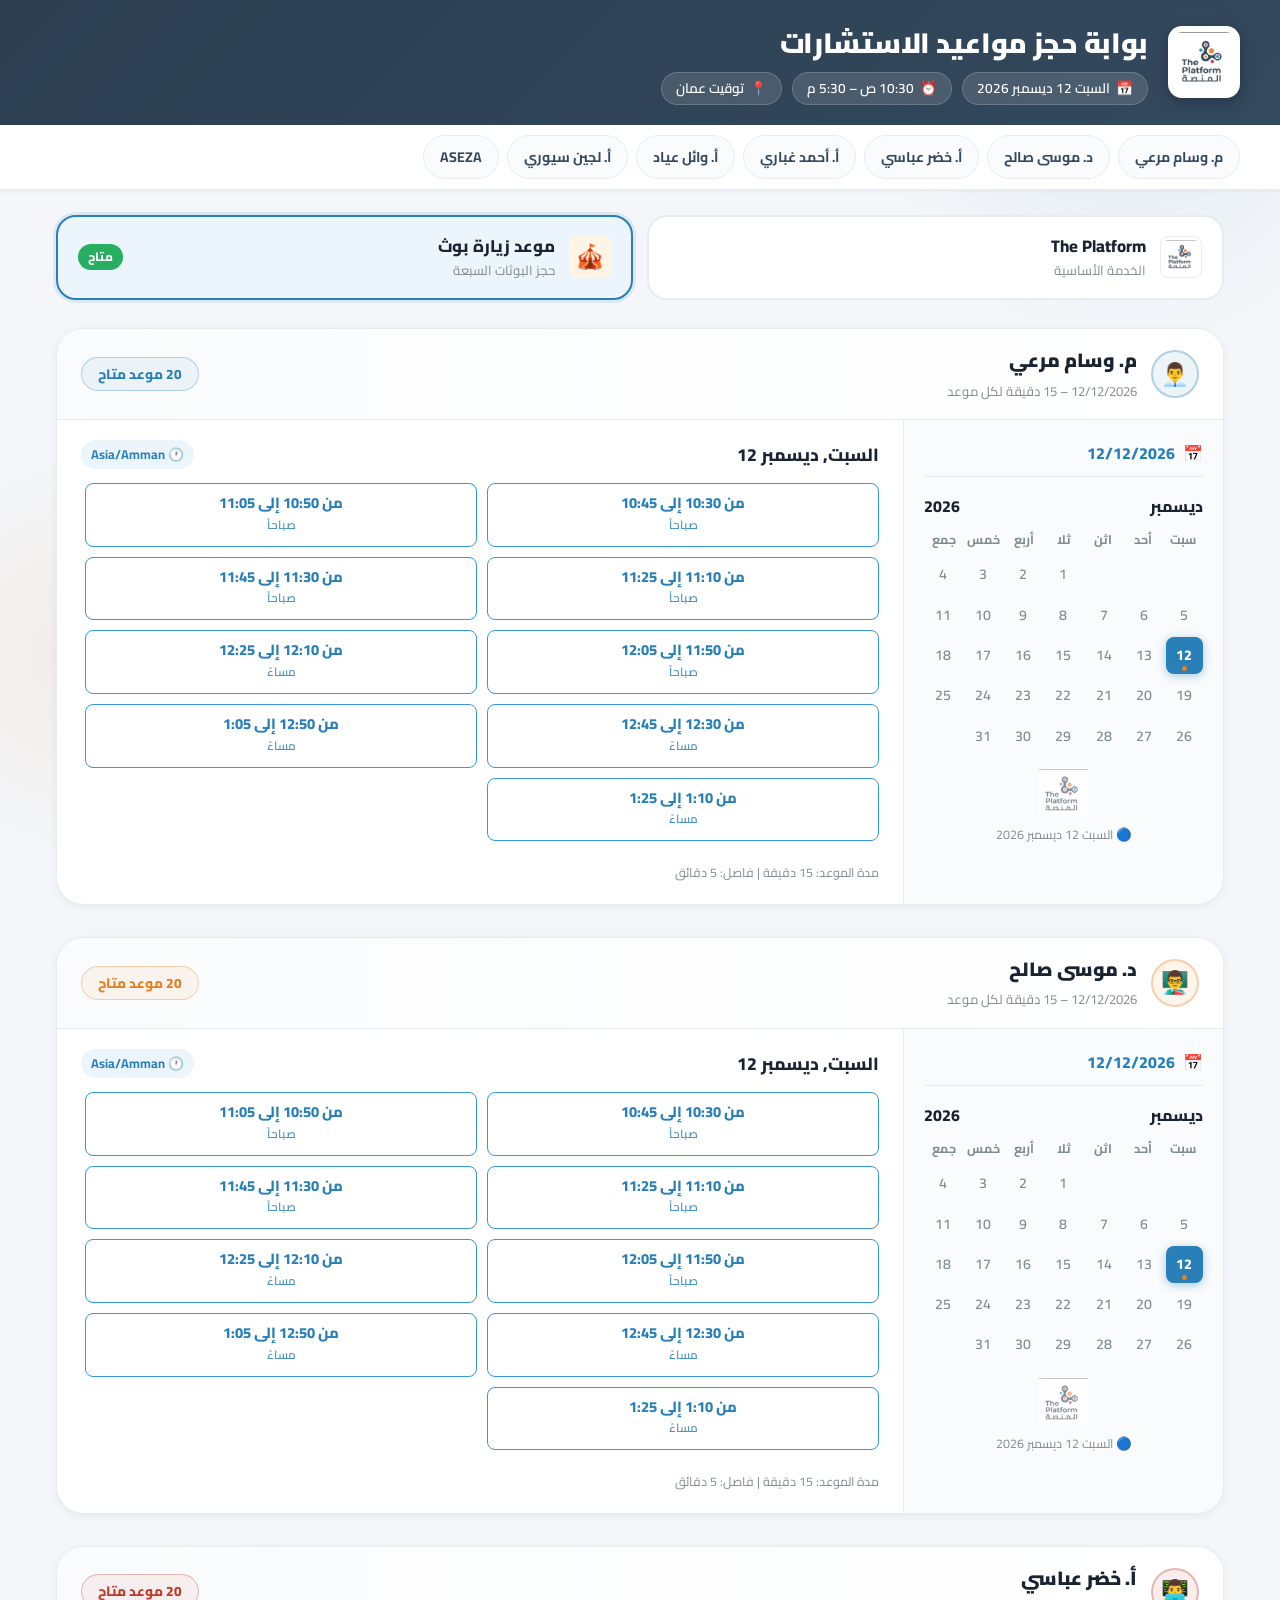
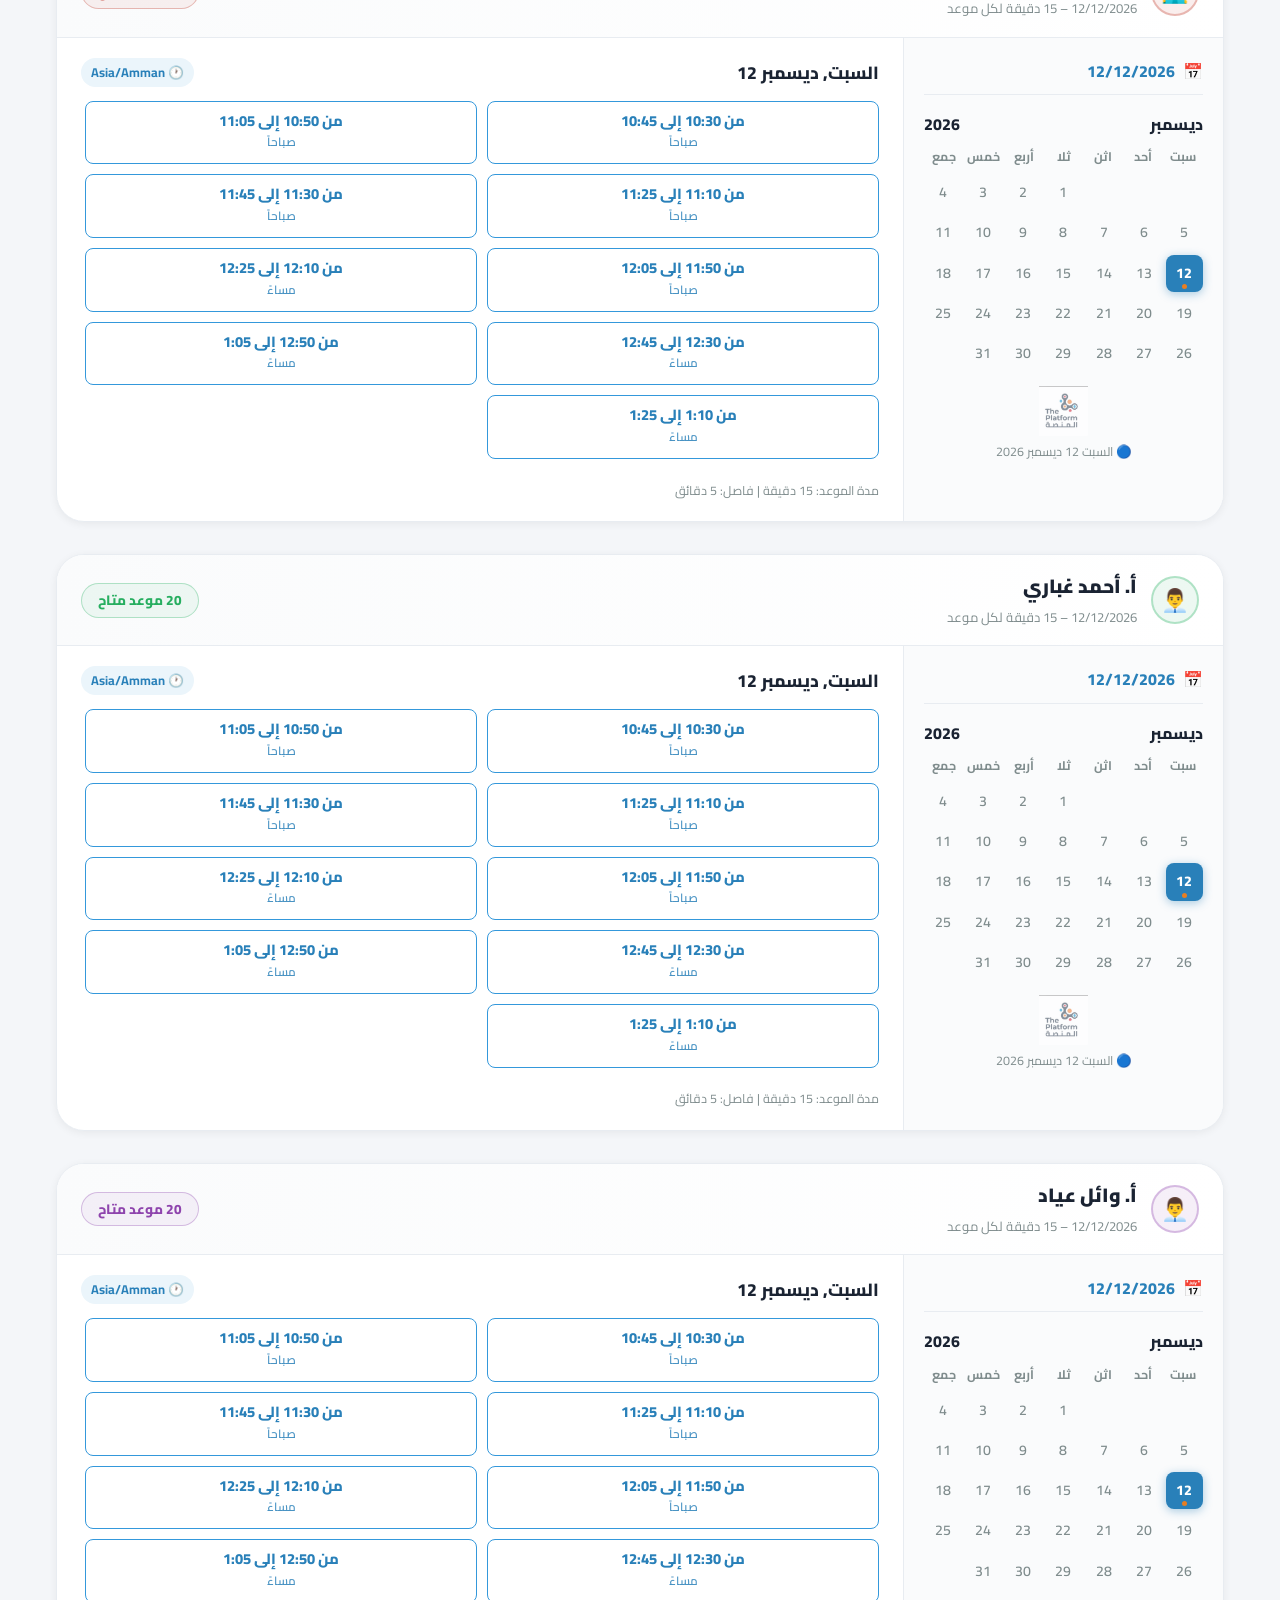
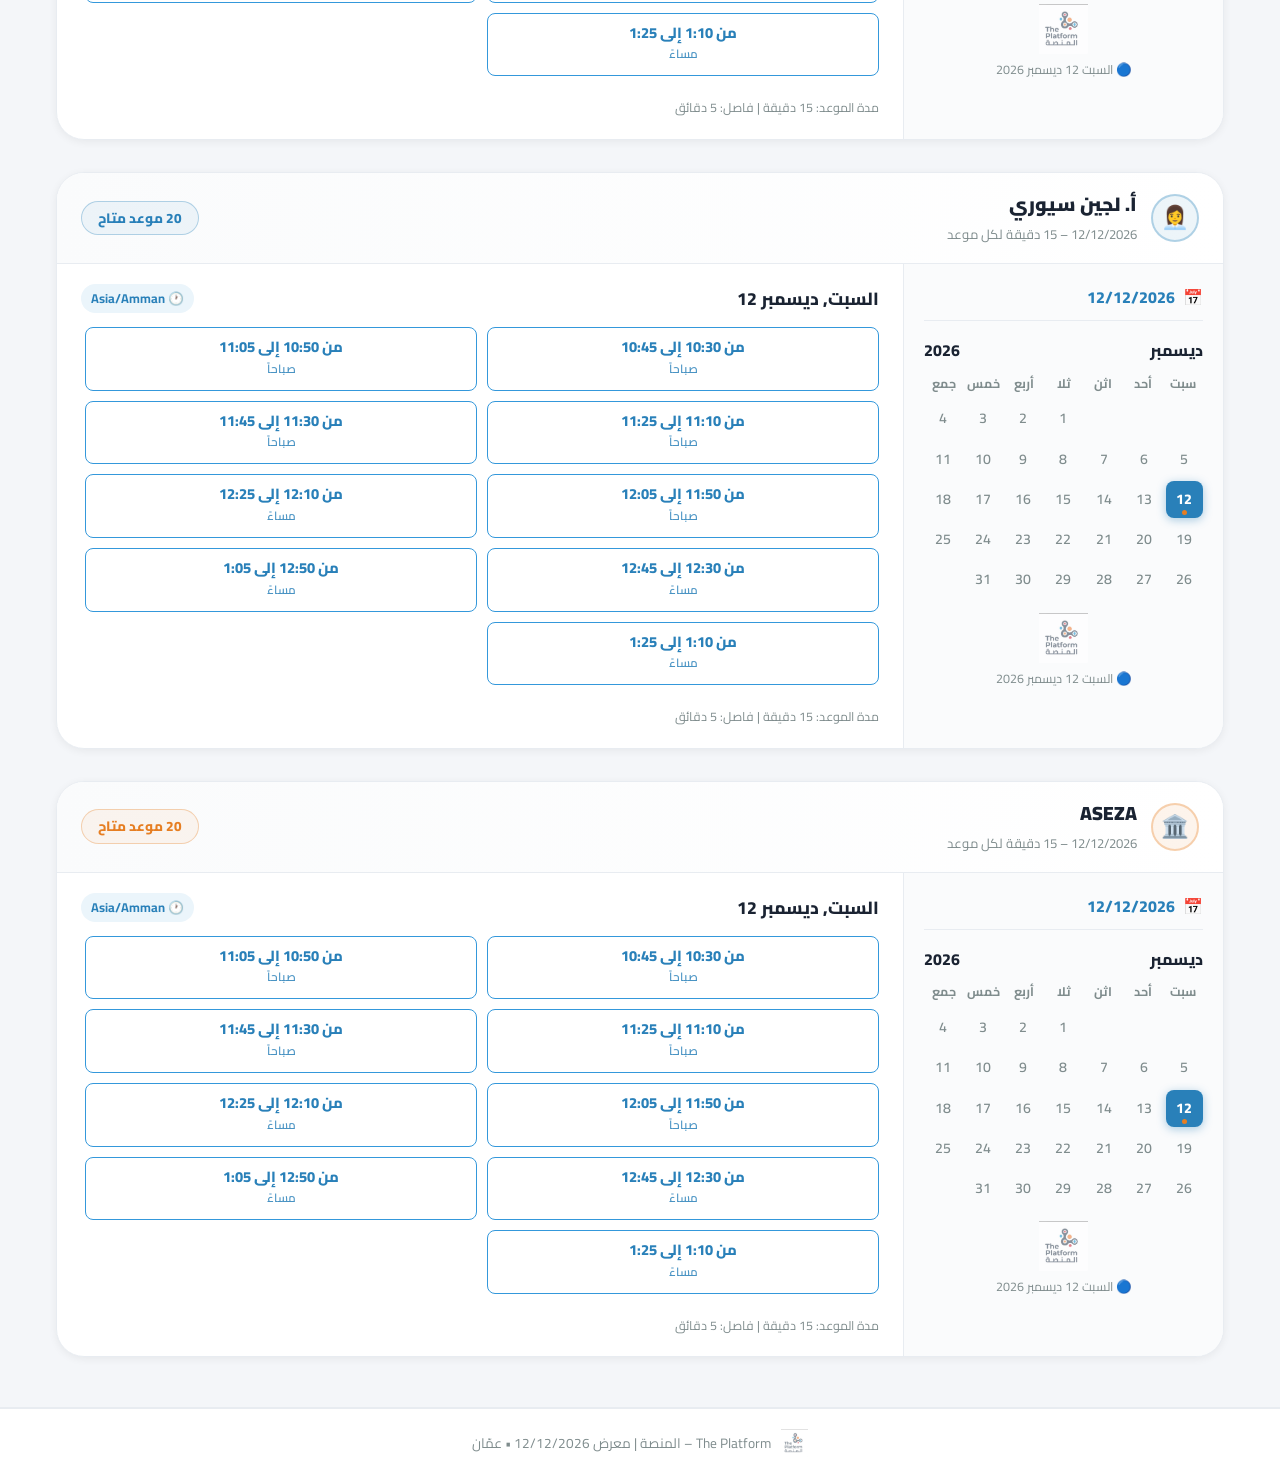
==== commit 1d1f37c1: "Fix typo in time zone label" ====
--- a/index.html
+++ b/index.html
@@ -25,7 +25,7 @@
           <div class="header-meta">
             <span class="meta-chip"><span class="mc-icon">📅</span> السبت 12 ديسمبر 2026</span>
             <span class="meta-chip"><span class="mc-icon">⏰</span> 10:30 ص – 5:30 م</span>
-            <span class="meta-chip"><span class="mc-icon">📍</span> توقيت عمّان</span>
+            <span class="meta-chip"><span class="mc-icon">📍</span> توقيت عمان</span>
           </div>
         </div>
       </div>
